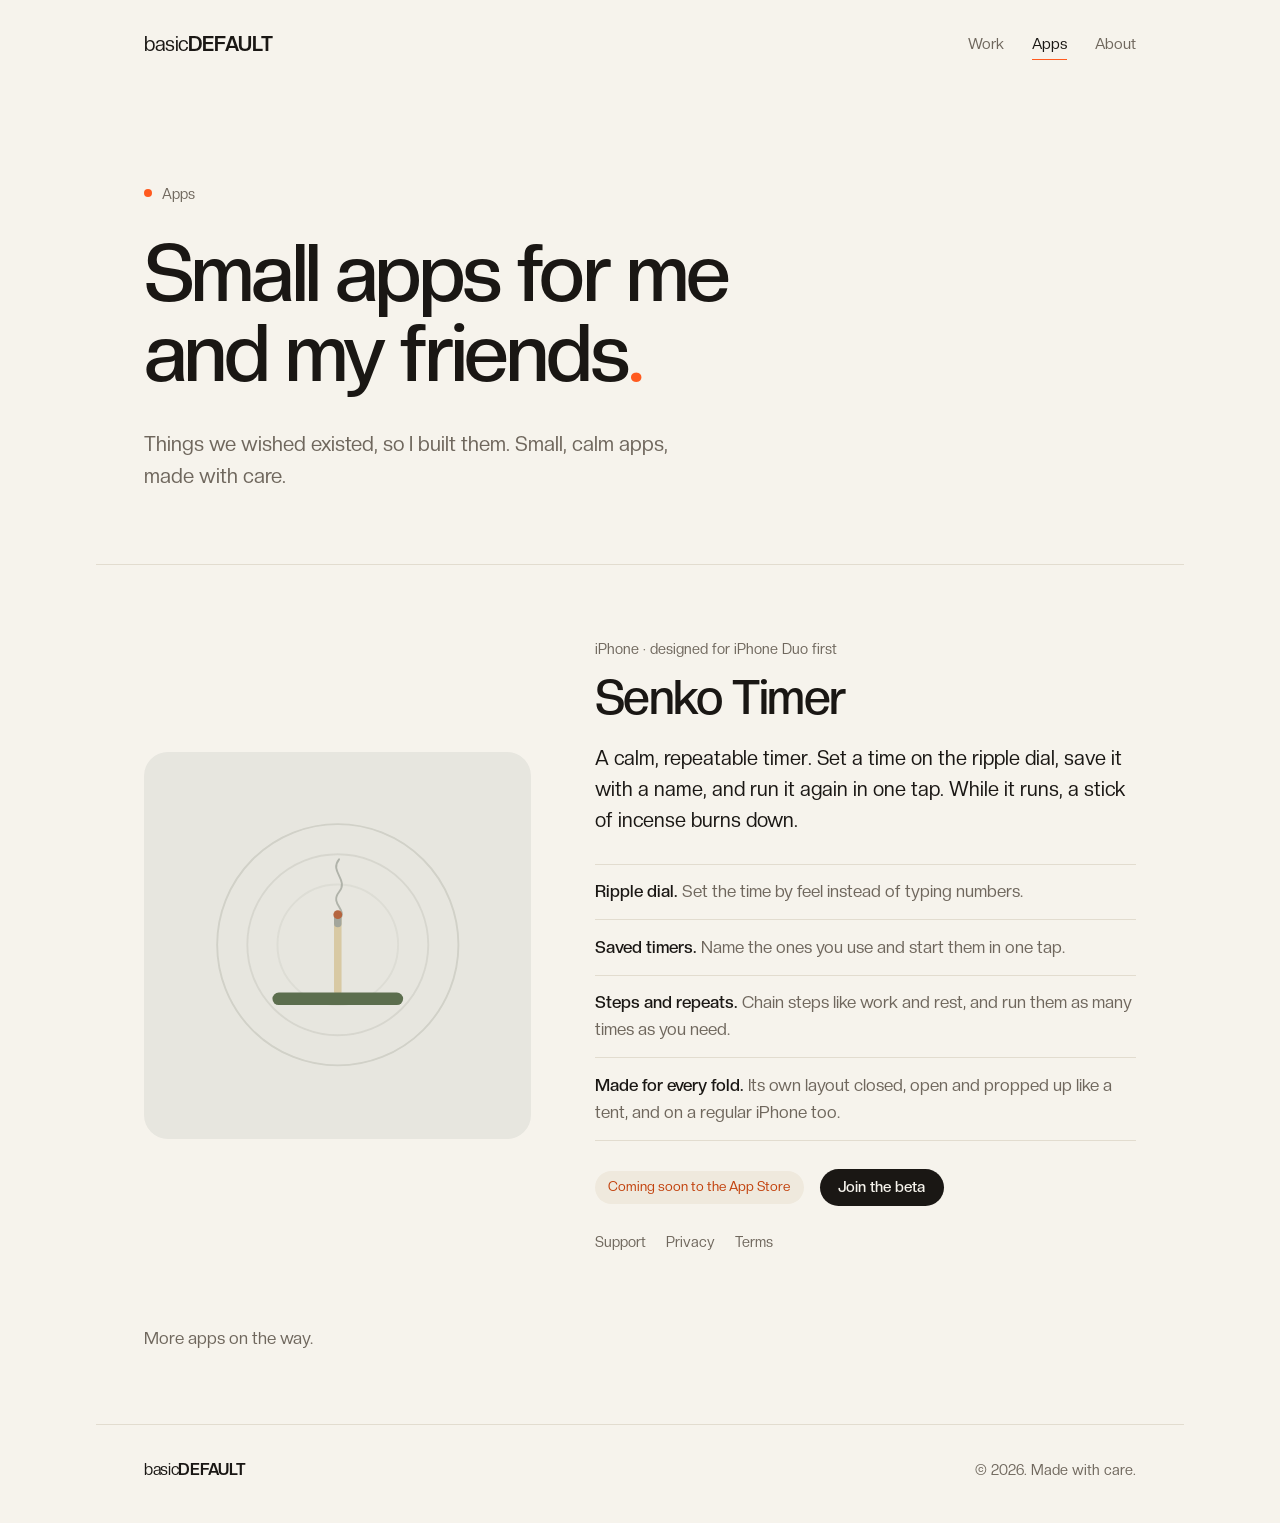
==== apps/index.html @ 83465dc9 "Update Senko Timer card and add its support, privacy and terms pages Intro no longer says 'not to sc" ====
<!doctype html>
<html lang="en">
<head>
  <meta charset="utf-8">
  <meta name="viewport" content="width=device-width, initial-scale=1">
  <title>Apps · basicDEFAULT</title>
  <meta name="description" content="Small apps built for me and my friends, starting with Senko Timer.">
  <meta name="theme-color" content="#F6F3EC" media="(prefers-color-scheme: light)">
  <meta name="theme-color" content="#151311" media="(prefers-color-scheme: dark)">
  <meta property="og:title" content="Apps · basicDEFAULT">
  <meta property="og:description" content="Small apps built for me and my friends, starting with Senko Timer.">
  <meta property="og:type" content="website">
  <meta property="og:url" content="https://basicdefault.com/apps/">
  <link rel="icon" href="/favicon.svg" type="image/svg+xml">
  <link rel="preload" href="/fonts/CreatoDisplay-Regular.otf" as="font" type="font/otf" crossorigin>
  <link rel="preload" href="/fonts/CreatoDisplay-Medium.otf" as="font" type="font/otf" crossorigin>
  <link rel="stylesheet" href="/styles.css">
</head>
<body>
  <a class="skip" href="#apps">Skip to apps</a>

  <header class="site-header wrap">
    <a class="wordmark" href="/" aria-label="basicDEFAULT, home">basic<b>DEFAULT</b></a>
    <nav aria-label="Main">
      <a href="/#work">Work</a>
      <a href="/apps/" aria-current="page">Apps</a>
      <a href="/#about">About</a>
    </nav>
  </header>

  <main>
    <section class="hero hero-sub wrap">
      <p class="eyebrow"><span class="dot" aria-hidden="true"></span>Apps</p>
      <h1>Small apps for me and my friends<span class="accent">.</span></h1>
      <p class="lede">
        Things we wished existed, so I built them. Small, calm apps, made
        with care.
      </p>
    </section>

    <section id="apps" class="wrap section" aria-label="Apps">
      <article class="app" id="senko-timer">
        <div class="app-art senko" aria-hidden="true">
          <svg viewBox="0 0 240 240" role="presentation">
            <circle class="ring" cx="120" cy="120" r="96"/>
            <circle class="ring faint" cx="120" cy="120" r="72"/>
            <circle class="ring faintest" cx="120" cy="120" r="48"/>
            <path class="smoke" d="M121 52c-8 10 8 16 0 26s8 14 0 22"/>
            <rect class="stick" x="117" y="96" width="6" height="64" rx="3"/>
            <rect class="ash" x="117" y="96" width="6" height="10" rx="3"/>
            <circle class="ember" cx="120" cy="96" r="3.5"/>
            <rect class="holder" x="68" y="158" width="104" height="10" rx="5"/>
          </svg>
        </div>

        <div class="app-body">
          <p class="app-meta">iPhone · designed for iPhone Duo first</p>
          <h2 class="app-name">Senko Timer</h2>
          <p class="app-lede">
            A calm, repeatable timer. Set a time on the ripple dial, save it
            with a name, and run it again in one tap. While it runs, a stick
            of incense burns down.
          </p>

          <ul class="features">
            <li><b>Ripple dial.</b> Set the time by feel instead of typing numbers.</li>
            <li><b>Saved timers.</b> Name the ones you use and start them in one tap.</li>
            <li><b>Steps and repeats.</b> Chain steps like work and rest, and run them as many times as you need.</li>
            <li><b>Made for every fold.</b> Its own layout closed, open and propped up like a tent, and on a regular iPhone too.</li>
          </ul>

          <div class="app-status">
            <span class="pill">Coming soon to the App Store</span>
            <!-- TODO(beta): placeholder. Replace href with the TestFlight link or beta sign-up once one exists. -->
            <a class="button" href="#senko-timer" data-placeholder="beta">Join the beta</a>
          </div>

          <p class="app-links">
            <a href="/senko-timer/support/">Support</a>
            <a href="/senko-timer/privacy/">Privacy</a>
            <a href="/senko-timer/terms/">Terms</a>
          </p>
        </div>
      </article>

      <p class="more">More apps on the way.</p>
    </section>
  </main>

  <footer class="wrap site-footer">
    <span class="wordmark small">basic<b>DEFAULT</b></span>
    <span>&copy; 2026. Made with care.</span>
  </footer>
</body>
</html>
---- styles.css ----
@font-face {
  font-family: "Creato Display";
  src: url("fonts/CreatoDisplay-Regular.otf") format("opentype");
  font-weight: 400;
  font-display: swap;
}
@font-face {
  font-family: "Creato Display";
  src: url("fonts/CreatoDisplay-Medium.otf") format("opentype");
  font-weight: 500;
  font-display: swap;
}
@font-face {
  font-family: "Creato Display";
  src: url("fonts/CreatoDisplay-Bold.otf") format("opentype");
  font-weight: 700;
  font-display: swap;
}

:root {
  --paper: #f6f3ec;
  --ink: #1a1714;
  --muted: #6f675d;
  --line: #e2dccf;
  --accent: #ff5a1f;
  --accent-text: #c2410c;
  --wash: #efe9dd;
}

@media (prefers-color-scheme: dark) {
  :root {
    --paper: #151311;
    --ink: #f3eee4;
    --muted: #a09787;
    --line: #2c2823;
    --accent: #ff6a33;
    --accent-text: #ff8a5c;
    --wash: #1e1b18;
  }
}

*,
*::before,
*::after {
  box-sizing: border-box;
}

html {
  scroll-behavior: smooth;
  -webkit-text-size-adjust: 100%;
}

body {
  margin: 0;
  background: var(--paper);
  color: var(--ink);
  font-family: "Creato Display", ui-sans-serif, system-ui, -apple-system, "Helvetica Neue", Arial, sans-serif;
  font-size: 1.0625rem;
  line-height: 1.6;
  -webkit-font-smoothing: antialiased;
  text-rendering: optimizeLegibility;
}

a {
  color: inherit;
  text-decoration: none;
}

a:focus-visible {
  outline: 2px solid var(--accent);
  outline-offset: 4px;
  border-radius: 2px;
}

::selection {
  background: var(--accent);
  color: #fff;
}

.wrap {
  width: 100%;
  max-width: 68rem;
  margin-inline: auto;
  padding-inline: clamp(1.25rem, 5vw, 3rem);
}

.skip {
  position: absolute;
  left: -999px;
  top: 0.5rem;
  background: var(--ink);
  color: var(--paper);
  padding: 0.5rem 0.9rem;
  border-radius: 999px;
  z-index: 10;
}
.skip:focus {
  left: 0.5rem;
}

/* Header */

.site-header {
  display: flex;
  align-items: center;
  justify-content: space-between;
  padding-block: 1.75rem;
}

.wordmark {
  font-size: 1.25rem;
  letter-spacing: -0.02em;
  font-weight: 400;
}
.wordmark b {
  font-weight: 700;
  letter-spacing: 0;
}
.wordmark.small {
  font-size: 1rem;
  color: var(--ink);
}

nav {
  display: flex;
  gap: 1.75rem;
  font-size: 0.95rem;
  color: var(--muted);
}
nav a {
  padding-block: 0.25rem;
  background: linear-gradient(var(--accent), var(--accent)) 0 100% / 0 1.5px no-repeat;
  transition: background-size 0.25s ease, color 0.2s ease;
}
nav a:hover {
  color: var(--ink);
  background-size: 100% 1.5px;
}

/* Hero */

.hero {
  padding-block: clamp(4rem, 14vh, 9rem) clamp(4rem, 12vh, 7.5rem);
}

.eyebrow {
  display: inline-flex;
  align-items: center;
  gap: 0.6rem;
  margin: 0 0 1.75rem;
  font-size: 0.9rem;
  color: var(--muted);
}

.dot {
  width: 0.5rem;
  height: 0.5rem;
  border-radius: 50%;
  background: var(--accent);
}

h1 {
  margin: 0;
  max-width: 14ch;
  font-size: clamp(2.75rem, 8.5vw, 6.25rem);
  font-weight: 500;
  line-height: 1;
  letter-spacing: -0.035em;
  text-wrap: balance;
}

.accent {
  color: var(--accent);
}

.lede {
  margin: 2.25rem 0 0;
  max-width: 34rem;
  font-size: clamp(1.1rem, 1.6vw, 1.3rem);
  line-height: 1.55;
  color: var(--muted);
  text-wrap: pretty;
}

/* Sections */

.section {
  padding-block: clamp(3rem, 8vh, 5rem);
  border-top: 1px solid var(--line);
}

.section-head {
  display: flex;
  align-items: baseline;
  justify-content: space-between;
  gap: 1rem;
  margin-bottom: 1.5rem;
}

h2 {
  margin: 0;
  font-size: 0.9rem;
  font-weight: 500;
  letter-spacing: 0.08em;
  text-transform: uppercase;
}

.section-head p {
  margin: 0;
  font-size: 0.95rem;
  color: var(--muted);
}

/* Work list */

.work {
  position: relative;
  z-index: 0;
  list-style: none;
  margin: 0;
  padding: 0;
}

.item {
  display: grid;
  grid-template-columns: 3rem minmax(0, 1fr) 5rem 15rem;
  gap: 1.5rem;
  align-items: baseline;
  position: relative;
  padding-block: 1.75rem;
  border-top: 1px solid var(--line);
}
.item:first-child {
  border-top: 0;
}
.item::before {
  content: "";
  position: absolute;
  inset: 0.35rem -0.9rem;
  z-index: -1;
  border-radius: 0.75rem;
  background: var(--wash);
  opacity: 0;
  transition: opacity 0.25s ease;
}
.item:hover::before {
  opacity: 1;
}

.num {
  font-size: 0.85rem;
  font-variant-numeric: tabular-nums;
  color: var(--accent-text);
}

.item h3 {
  margin: 0;
  font-size: clamp(1.4rem, 2.6vw, 1.9rem);
  font-weight: 500;
  line-height: 1.15;
  letter-spacing: -0.02em;
}
.item h3 a {
  background: linear-gradient(var(--accent), var(--accent)) 0 100% / 0 2px no-repeat;
  transition: background-size 0.25s ease;
}
.item h3 a:hover {
  background-size: 100% 2px;
}
.item h3 a::after {
  content: " \2197";
  color: var(--accent-text);
  font-size: 0.75em;
}

.item .body p {
  margin: 0.5rem 0 0;
  max-width: 32rem;
  color: var(--muted);
  text-wrap: pretty;
}

.kind,
.status {
  font-size: 0.9rem;
  color: var(--muted);
}
.status {
  text-align: right;
}

/* About */

.about {
  display: grid;
  grid-template-columns: 3rem minmax(0, 1fr);
  column-gap: 1.5rem;
}
.about .section-head {
  grid-column: 1 / -1;
}
.prose {
  grid-column: 2;
  max-width: 36rem;
}
.prose p {
  margin: 0 0 1.1rem;
  font-size: clamp(1.15rem, 1.8vw, 1.4rem);
  line-height: 1.5;
  letter-spacing: -0.01em;
  text-wrap: pretty;
}
.prose p:last-child {
  margin-bottom: 0;
  color: var(--muted);
}

/* Apps page */

nav a[aria-current="page"] {
  color: var(--ink);
  background-size: 100% 1.5px;
}

.hero-sub {
  padding-block: clamp(3rem, 10vh, 6rem) clamp(3rem, 8vh, 5rem);
}
.hero-sub h1 {
  max-width: 16ch;
  font-size: clamp(2.5rem, 7vw, 5rem);
}

.app {
  display: grid;
  grid-template-columns: minmax(0, 5fr) minmax(0, 7fr);
  gap: clamp(2rem, 5vw, 4.5rem);
  align-items: center;
}

.app-art {
  aspect-ratio: 1;
  border-radius: 1.5rem;
  display: grid;
  place-items: center;
}
.app-art svg {
  width: 78%;
  height: auto;
}

/* Senko Timer's own palette: sage and stone, with an ember */
.senko {
  --s-ground: #e7e6df;
  --s-track: #d1d1c8;
  --s-ink: #2b2e2a;
  --s-moss: #5c6e4e;
  --s-bamboo: #d8c9a3;
  --s-ash: #a3a69c;
  --s-ember: #b5653f;
  background: var(--s-ground);
}
.senko .ring {
  fill: none;
  stroke: var(--s-track);
  stroke-width: 1.5;
}
.senko .ring.faint {
  opacity: 0.7;
}
.senko .ring.faintest {
  opacity: 0.45;
}
.senko .smoke {
  fill: none;
  stroke: var(--s-ash);
  stroke-width: 1.5;
  stroke-linecap: round;
  opacity: 0.8;
}
.senko .stick {
  fill: var(--s-bamboo);
}
.senko .ash {
  fill: var(--s-ash);
}
.senko .ember {
  fill: var(--s-ember);
}
.senko .holder {
  fill: var(--s-moss);
}

@media (prefers-reduced-motion: no-preference) {
  .senko .smoke {
    stroke-dasharray: 80;
    animation: drift 6s ease-in-out infinite;
  }
  .senko .ember {
    animation: glow 3s ease-in-out infinite;
  }
  @keyframes drift {
    0% { stroke-dashoffset: 80; opacity: 0; }
    30% { opacity: 0.8; }
    100% { stroke-dashoffset: -80; opacity: 0; }
  }
  @keyframes glow {
    50% { opacity: 0.55; }
  }
}

.app-meta {
  margin: 0 0 0.75rem;
  font-size: 0.9rem;
  color: var(--muted);
}

.app-name {
  margin: 0;
  font-size: clamp(2rem, 4vw, 3rem);
  font-weight: 500;
  line-height: 1.05;
  letter-spacing: -0.03em;
  text-transform: none;
}

.app-lede {
  margin: 1.25rem 0 0;
  max-width: 34rem;
  font-size: clamp(1.1rem, 1.6vw, 1.25rem);
  line-height: 1.55;
  text-wrap: pretty;
}

.features {
  list-style: none;
  margin: 1.75rem 0 0;
  padding: 0;
  max-width: 34rem;
  border-top: 1px solid var(--line);
}
.features li {
  padding: 0.85rem 0;
  border-bottom: 1px solid var(--line);
  color: var(--muted);
  text-wrap: pretty;
}
.features b {
  font-weight: 500;
  color: var(--ink);
}

.app-status {
  display: flex;
  flex-wrap: wrap;
  align-items: center;
  gap: 0.75rem 1rem;
  margin: 1.75rem 0 0;
}

.button {
  display: inline-block;
  padding: 0.6rem 1.15rem;
  border: 0;
  border-radius: 999px;
  background: var(--ink);
  color: var(--paper);
  font: inherit;
  font-size: 0.95rem;
  font-weight: 500;
  line-height: 1.2;
  cursor: pointer;
  transition: background-color 0.2s ease, color 0.2s ease;
}
.button:hover {
  background: var(--accent);
  color: #fff;
}
.button:focus-visible {
  outline: 2px solid var(--accent);
  outline-offset: 3px;
}

.app-links {
  display: flex;
  gap: 1.25rem;
  margin: 1.5rem 0 0;
  font-size: 0.9rem;
  color: var(--muted);
}
.app-links a,
.doc-nav a,
.doc a {
  background: linear-gradient(var(--accent), var(--accent)) 0 100% / 0 1.5px no-repeat;
  transition: background-size 0.25s ease, color 0.2s ease;
}
.app-links a:hover,
.doc-nav a:hover,
.doc a:hover {
  color: var(--ink);
  background-size: 100% 1.5px;
}
.pill {
  display: inline-block;
  padding: 0.35rem 0.85rem;
  border-radius: 999px;
  background: var(--wash);
  font-size: 0.85rem;
  color: var(--accent-text);
}

.more {
  margin: clamp(3rem, 8vh, 5rem) 0 0;
  color: var(--muted);
}

@media (max-width: 760px) {
  .app {
    grid-template-columns: 1fr;
  }
  .app-art {
    max-width: 22rem;
  }
  nav {
    gap: 1.25rem;
  }
}

/* Senko Timer support, privacy and terms */

.doc-nav {
  display: flex;
  flex-wrap: wrap;
  gap: 0.5rem 1.25rem;
  margin: 2rem 0 0;
  font-size: 0.95rem;
  color: var(--muted);
}
.doc-nav a[aria-current="page"] {
  color: var(--ink);
  background-size: 100% 1.5px;
}

.draft {
  max-width: 40rem;
  margin: 0 0 2.5rem;
  padding: 0.9rem 1.1rem;
  border-radius: 0.75rem;
  background: var(--wash);
  font-size: 0.95rem;
  color: var(--muted);
}
.draft b {
  font-weight: 500;
  color: var(--accent-text);
}

.doc {
  max-width: 40rem;
}
.doc h2 {
  margin: 2.5rem 0 0.75rem;
}
.doc h2:first-child {
  margin-top: 0;
}
.doc p,
.doc li {
  color: var(--muted);
  text-wrap: pretty;
}
.doc p {
  margin: 0 0 1rem;
}
.doc ul {
  margin: 0 0 1rem;
  padding-left: 1.2rem;
}
.doc li {
  margin-bottom: 0.4rem;
}
.doc strong {
  font-weight: 500;
  color: var(--ink);
}
.doc a {
  color: var(--ink);
}
.updated {
  margin-top: 2.5rem;
  font-size: 0.9rem;
}

.form {
  display: grid;
  gap: 1.75rem;
  max-width: 40rem;
}
.form fieldset {
  margin: 0;
  padding: 0;
  border: 0;
}
.form legend,
.form label.field {
  display: block;
  margin-bottom: 0.6rem;
  font-size: 0.9rem;
  font-weight: 500;
  letter-spacing: 0.08em;
  text-transform: uppercase;
}
.choices {
  display: flex;
  flex-wrap: wrap;
  gap: 0.6rem;
}
.choice input {
  position: absolute;
  opacity: 0;
  pointer-events: none;
}
.choice span {
  display: inline-block;
  padding: 0.5rem 1rem;
  border: 1px solid var(--line);
  border-radius: 999px;
  font-size: 0.95rem;
  color: var(--muted);
  cursor: pointer;
  transition: border-color 0.2s ease, color 0.2s ease, background-color 0.2s ease;
}
.choice:hover span {
  color: var(--ink);
}
.choice input:checked + span {
  border-color: var(--ink);
  background: var(--ink);
  color: var(--paper);
}
.choice input:focus-visible + span {
  outline: 2px solid var(--accent);
  outline-offset: 3px;
}
.form textarea {
  display: block;
  width: 100%;
  min-height: 10rem;
  padding: 0.85rem 1rem;
  border: 1px solid var(--line);
  border-radius: 0.75rem;
  background: transparent;
  color: var(--ink);
  font: inherit;
  resize: vertical;
}
.form textarea:focus {
  outline: 2px solid var(--accent);
  outline-offset: 1px;
  border-color: transparent;
}
.hint {
  margin: 0.5rem 0 0;
  font-size: 0.9rem;
  color: var(--muted);
}
.context {
  margin: 0;
  padding: 0.9rem 1.1rem;
  border-radius: 0.75rem;
  background: var(--wash);
  font-size: 0.9rem;
  color: var(--muted);
}
.context dl {
  display: grid;
  grid-template-columns: max-content minmax(0, 1fr);
  gap: 0.2rem 1rem;
  margin: 0.5rem 0 0;
}
.context dt {
  color: var(--ink);
}
.context dd {
  margin: 0;
  overflow-wrap: anywhere;
}
.form-actions {
  display: flex;
  flex-wrap: wrap;
  align-items: center;
  gap: 0.75rem 1rem;
}
.form-message {
  margin: 0;
  font-size: 0.95rem;
  color: var(--accent-text);
}

/* Footer */

.site-footer {
  display: flex;
  align-items: baseline;
  justify-content: space-between;
  gap: 1rem;
  padding-block: 2rem 2.5rem;
  border-top: 1px solid var(--line);
  font-size: 0.9rem;
  color: var(--muted);
}

@media (prefers-reduced-motion: reduce) {
  html {
    scroll-behavior: auto;
  }
  * {
    transition: none !important;
  }
}

/* Small screens */

@media (max-width: 760px) {
  .item {
    grid-template-columns: 2rem minmax(0, 1fr);
    gap: 0.35rem 1rem;
    padding-block: 1.5rem;
  }
  .kind,
  .status {
    grid-column: 2;
    text-align: left;
  }
  .kind {
    display: none;
  }
  .status {
    margin-top: 0.5rem;
  }
  .about {
    grid-template-columns: 1fr;
  }
  .prose {
    grid-column: 1;
  }
  .section-head p {
    display: none;
  }
}
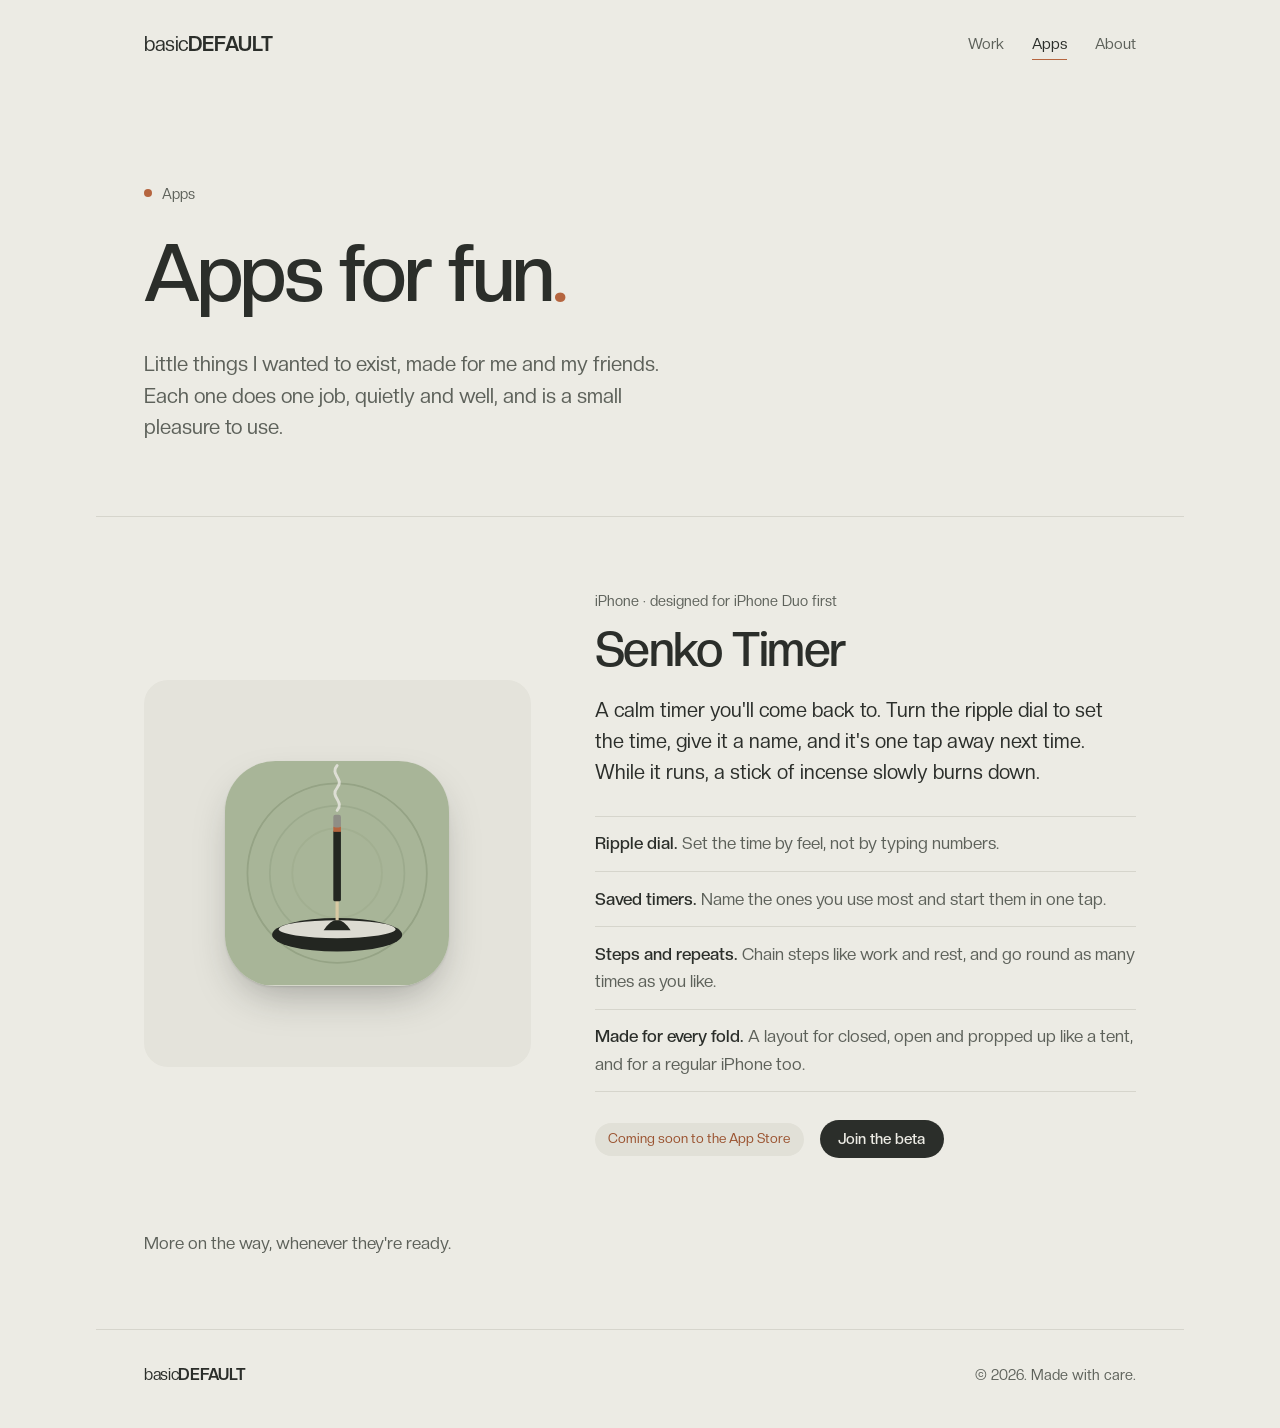
==== commit fa725be2: "Give the apps pages Senko Timer's palette and icon, and fill out privacy and terms The apps page now" ====
--- a/apps/index.html
+++ b/apps/index.html
@@ -4,11 +4,11 @@
   <meta charset="utf-8">
   <meta name="viewport" content="width=device-width, initial-scale=1">
   <title>Apps · basicDEFAULT</title>
-  <meta name="description" content="Small apps built for me and my friends, starting with Senko Timer.">
-  <meta name="theme-color" content="#F6F3EC" media="(prefers-color-scheme: light)">
-  <meta name="theme-color" content="#151311" media="(prefers-color-scheme: dark)">
+  <meta name="description" content="Little apps made for the fun of it, starting with Senko Timer.">
+  <meta name="theme-color" content="#ECEBE4" media="(prefers-color-scheme: light)">
+  <meta name="theme-color" content="#161814" media="(prefers-color-scheme: dark)">
   <meta property="og:title" content="Apps · basicDEFAULT">
-  <meta property="og:description" content="Small apps built for me and my friends, starting with Senko Timer.">
+  <meta property="og:description" content="Little apps made for the fun of it, starting with Senko Timer.">
   <meta property="og:type" content="website">
   <meta property="og:url" content="https://basicdefault.com/apps/">
   <link rel="icon" href="/favicon.svg" type="image/svg+xml">
@@ -16,7 +16,7 @@
   <link rel="preload" href="/fonts/CreatoDisplay-Medium.otf" as="font" type="font/otf" crossorigin>
   <link rel="stylesheet" href="/styles.css">
 </head>
-<body>
+<body class="apps-theme">
   <a class="skip" href="#apps">Skip to apps</a>
 
   <header class="site-header wrap">
@@ -31,42 +31,48 @@
   <main>
     <section class="hero hero-sub wrap">
       <p class="eyebrow"><span class="dot" aria-hidden="true"></span>Apps</p>
-      <h1>Small apps for me and my friends<span class="accent">.</span></h1>
+      <h1>Apps for fun<span class="accent">.</span></h1>
       <p class="lede">
-        Things we wished existed, so I built them. Small, calm apps, made
-        with care.
+        Little things I wanted to exist, made for me and my friends. Each one
+        does one job, quietly and well, and is a small pleasure to use.
       </p>
     </section>
 
     <section id="apps" class="wrap section" aria-label="Apps">
       <article class="app" id="senko-timer">
-        <div class="app-art senko" aria-hidden="true">
-          <svg viewBox="0 0 240 240" role="presentation">
-            <circle class="ring" cx="120" cy="120" r="96"/>
-            <circle class="ring faint" cx="120" cy="120" r="72"/>
-            <circle class="ring faintest" cx="120" cy="120" r="48"/>
-            <path class="smoke" d="M121 52c-8 10 8 16 0 26s8 14 0 22"/>
-            <rect class="stick" x="117" y="96" width="6" height="64" rx="3"/>
-            <rect class="ash" x="117" y="96" width="6" height="10" rx="3"/>
-            <circle class="ember" cx="120" cy="96" r="3.5"/>
-            <rect class="holder" x="68" y="158" width="104" height="10" rx="5"/>
-          </svg>
+        <div class="app-art" aria-hidden="true">
+          <div class="app-icon">
+            <svg class="senko-icon" viewBox="0 0 100 100" role="presentation">
+              <rect class="bg" width="100" height="100"/>
+              <circle class="ring" cx="50" cy="50" r="40"/>
+              <circle class="ring faint" cx="50" cy="50" r="30"/>
+              <circle class="ring faintest" cx="50" cy="50" r="20"/>
+              <path class="smoke" d="M50 22c-3.5 4 3.5 6 0 10s3.5 6 0 10" transform="translate(0 -20)"/>
+              <ellipse class="holder" cx="50" cy="77.5" rx="29" ry="7.5"/>
+              <ellipse class="bed" cx="50" cy="75" rx="26" ry="4"/>
+              <path class="mound" d="M44 75.5Q50 66 56 75.5Z"/>
+              <line class="core" x1="50" y1="71" x2="50" y2="62"/>
+              <rect class="stick" x="48.3" y="31" width="3.4" height="31.5" rx="0.6"/>
+              <rect class="ember" x="48.3" y="29.2" width="3.4" height="2.4"/>
+              <rect class="ash" x="48.3" y="24" width="3.4" height="5.6" rx="1"/>
+            </svg>
+          </div>
         </div>
 
         <div class="app-body">
           <p class="app-meta">iPhone · designed for iPhone Duo first</p>
           <h2 class="app-name">Senko Timer</h2>
           <p class="app-lede">
-            A calm, repeatable timer. Set a time on the ripple dial, save it
-            with a name, and run it again in one tap. While it runs, a stick
-            of incense burns down.
+            A calm timer you'll come back to. Turn the ripple dial to set the
+            time, give it a name, and it's one tap away next time. While it
+            runs, a stick of incense slowly burns down.
           </p>
 
           <ul class="features">
-            <li><b>Ripple dial.</b> Set the time by feel instead of typing numbers.</li>
-            <li><b>Saved timers.</b> Name the ones you use and start them in one tap.</li>
-            <li><b>Steps and repeats.</b> Chain steps like work and rest, and run them as many times as you need.</li>
-            <li><b>Made for every fold.</b> Its own layout closed, open and propped up like a tent, and on a regular iPhone too.</li>
+            <li><b>Ripple dial.</b> Set the time by feel, not by typing numbers.</li>
+            <li><b>Saved timers.</b> Name the ones you use most and start them in one tap.</li>
+            <li><b>Steps and repeats.</b> Chain steps like work and rest, and go round as many times as you like.</li>
+            <li><b>Made for every fold.</b> A layout for closed, open and propped up like a tent, and for a regular iPhone too.</li>
           </ul>
 
           <div class="app-status">
@@ -74,16 +80,10 @@
             <!-- TODO(beta): placeholder. Replace href with the TestFlight link or beta sign-up once one exists. -->
             <a class="button" href="#senko-timer" data-placeholder="beta">Join the beta</a>
           </div>
-
-          <p class="app-links">
-            <a href="/senko-timer/support/">Support</a>
-            <a href="/senko-timer/privacy/">Privacy</a>
-            <a href="/senko-timer/terms/">Terms</a>
-          </p>
         </div>
       </article>
 
-      <p class="more">More apps on the way.</p>
+      <p class="more">More on the way, whenever they're ready.</p>
     </section>
   </main>
 
--- a/styles.css
+++ b/styles.css
@@ -348,60 +348,93 @@
   height: auto;
 }
 
-/* Senko Timer's own palette: sage and stone, with an ember */
-.senko {
+/* Apps pages: Senko Timer's sage and stone, with an ember accent */
+.apps-theme {
+  --paper: #ecebe4;
+  --ink: #2b2e2a;
+  --muted: #5d615a;
+  --line: #d6d5cc;
+  --accent: #b5653f;
+  --accent-text: #9a522f;
+  --wash: #e1e0d7;
+  --panel: #e4e3db;
+  --sage: #a8b598;
+}
+@media (prefers-color-scheme: dark) {
+  .apps-theme {
+    --paper: #161814;
+    --ink: #e7e6df;
+    --muted: #9da394;
+    --line: #2b2e28;
+    --accent: #d2865f;
+    --accent-text: #e09a74;
+    --wash: #20231e;
+    --panel: #1d201b;
+    --sage: #a8b598;
+  }
+}
+.apps-theme ::selection {
+  background: var(--accent);
+}
+
+.app-art {
+  background: var(--panel);
+}
+.app-icon {
+  width: 58%;
+  aspect-ratio: 1;
+  border-radius: 22.5%;
+  overflow: hidden;
+  box-shadow: 0 1px 2px rgb(35 38 33 / 0.12), 0 18px 40px -12px rgb(35 38 33 / 0.35);
+}
+.app-icon svg {
+  display: block;
+  width: 100%;
+  height: 100%;
+}
+
+/* The icon, drawn from the app's running screen */
+.senko-icon {
+  --s-sage: #a8b598;
+  --s-track: #95a385;
+  --s-ink: #232621;
   --s-ground: #e7e6df;
-  --s-track: #d1d1c8;
-  --s-ink: #2b2e2a;
-  --s-moss: #5c6e4e;
   --s-bamboo: #d8c9a3;
-  --s-ash: #a3a69c;
+  --s-ash: #dcdbd2;
+  --s-burnt: #8f8e86;
   --s-ember: #b5653f;
-  background: var(--s-ground);
-}
-.senko .ring {
+}
+.senko-icon .bg { fill: var(--s-sage); }
+.senko-icon .ring { fill: none; stroke: var(--s-track); stroke-width: 0.8; }
+.senko-icon .ring.faint { opacity: 0.6; }
+.senko-icon .ring.faintest { opacity: 0.35; }
+.senko-icon .smoke {
   fill: none;
-  stroke: var(--s-track);
-  stroke-width: 1.5;
-}
-.senko .ring.faint {
-  opacity: 0.7;
-}
-.senko .ring.faintest {
-  opacity: 0.45;
-}
-.senko .smoke {
-  fill: none;
-  stroke: var(--s-ash);
-  stroke-width: 1.5;
+  stroke: var(--s-ground);
+  stroke-width: 1.3;
   stroke-linecap: round;
-  opacity: 0.8;
-}
-.senko .stick {
-  fill: var(--s-bamboo);
-}
-.senko .ash {
-  fill: var(--s-ash);
-}
-.senko .ember {
-  fill: var(--s-ember);
-}
-.senko .holder {
-  fill: var(--s-moss);
-}
+  opacity: 0.85;
+}
+.senko-icon .holder,
+.senko-icon .mound,
+.senko-icon .stick { fill: var(--s-ink); }
+.senko-icon .bed { fill: var(--s-ash); }
+.senko-icon .core { stroke: var(--s-bamboo); stroke-width: 1.4; }
+.senko-icon .ash { fill: var(--s-burnt); }
+.senko-icon .ember { fill: var(--s-ember); }
 
 @media (prefers-reduced-motion: no-preference) {
-  .senko .smoke {
-    stroke-dasharray: 80;
+  .senko-icon .smoke {
+    stroke-dasharray: 40;
     animation: drift 6s ease-in-out infinite;
   }
-  .senko .ember {
+  .senko-icon .ember {
     animation: glow 3s ease-in-out infinite;
   }
   @keyframes drift {
-    0% { stroke-dashoffset: 80; opacity: 0; }
-    30% { opacity: 0.8; }
-    100% { stroke-dashoffset: -80; opacity: 0; }
+    0% { stroke-dashoffset: 40; opacity: 0; }
+    30% { opacity: 0.85; }
+    100% { stroke-dashoffset: -40; opacity: 0; }
   }
   @keyframes glow {
     50% { opacity: 0.55; }
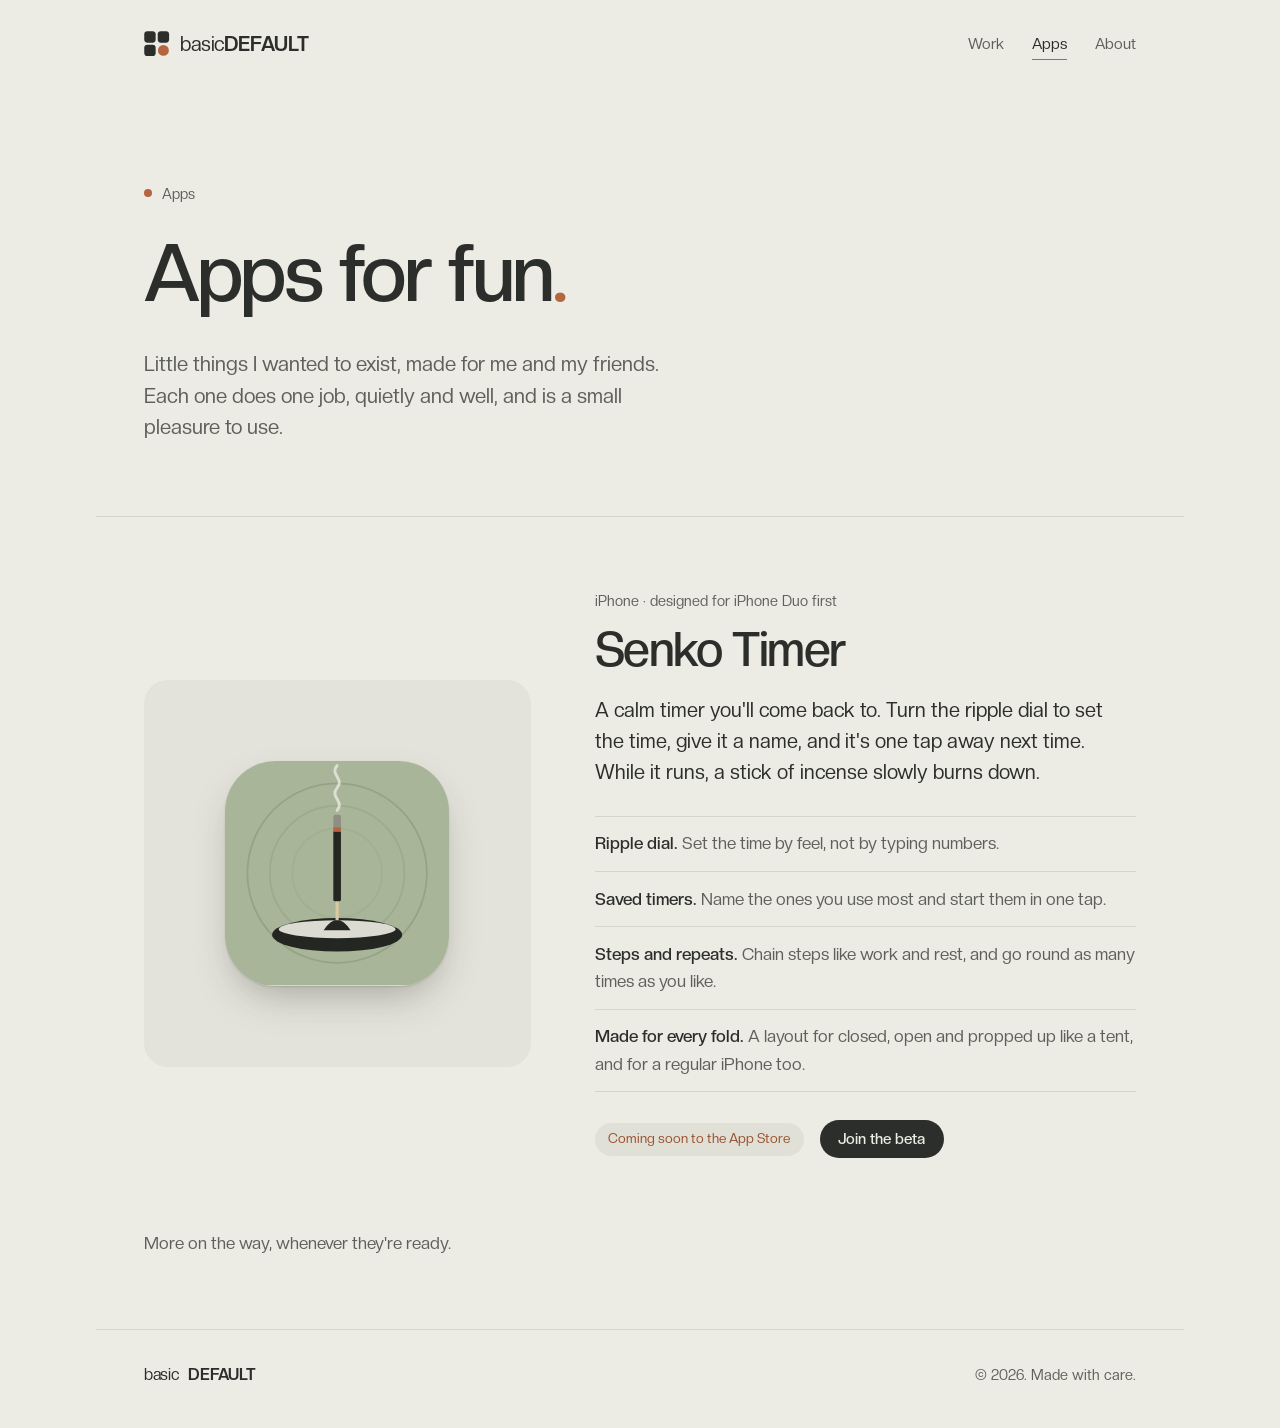
==== commit 260ce03f: "Add BDHQ logo files and put the tiles mark in the site header brand/ holds the letters, tiles, anima" ====
--- a/apps/index.html
+++ b/apps/index.html
@@ -5,8 +5,7 @@
   <meta name="viewport" content="width=device-width, initial-scale=1">
   <title>Apps · basicDEFAULT</title>
   <meta name="description" content="Little apps made for the fun of it, starting with Senko Timer.">
-  <meta name="theme-color" content="#ECEBE4" media="(prefers-color-scheme: light)">
-  <meta name="theme-color" content="#161814" media="(prefers-color-scheme: dark)">
+  <meta name="theme-color" content="#ECEBE4">
   <meta property="og:title" content="Apps · basicDEFAULT">
   <meta property="og:description" content="Little apps made for the fun of it, starting with Senko Timer.">
   <meta property="og:type" content="website">
@@ -16,11 +15,11 @@
   <link rel="preload" href="/fonts/CreatoDisplay-Medium.otf" as="font" type="font/otf" crossorigin>
   <link rel="stylesheet" href="/styles.css">
 </head>
-<body class="apps-theme">
+<body>
   <a class="skip" href="#apps">Skip to apps</a>
 
   <header class="site-header wrap">
-    <a class="wordmark" href="/" aria-label="basicDEFAULT, home">basic<b>DEFAULT</b></a>
+    <a class="wordmark" href="/" aria-label="basicDEFAULT, home"><svg class="mark" viewBox="51 51 102 102" aria-hidden="true"><g fill="currentColor"><rect x="52" y="52" width="44" height="44" rx="12"/><rect x="104" y="52" width="44" height="44" rx="12"/><rect x="52" y="104" width="44" height="44" rx="12"/></g><circle class="mark-dot" cx="126" cy="126" r="21"/></svg><span>basic<b>DEFAULT</b></span></a>
     <nav aria-label="Main">
       <a href="/#work">Work</a>
       <a href="/apps/" aria-current="page">Apps</a>
--- a/styles.css
+++ b/styles.css
@@ -18,25 +18,15 @@
 }
 
 :root {
-  --paper: #f6f3ec;
-  --ink: #1a1714;
-  --muted: #6f675d;
-  --line: #e2dccf;
-  --accent: #ff5a1f;
-  --accent-text: #c2410c;
-  --wash: #efe9dd;
-}
-
-@media (prefers-color-scheme: dark) {
-  :root {
-    --paper: #151311;
-    --ink: #f3eee4;
-    --muted: #a09787;
-    --line: #2c2823;
-    --accent: #ff6a33;
-    --accent-text: #ff8a5c;
-    --wash: #1e1b18;
-  }
+  color-scheme: light;
+  --paper: #ecebe4;
+  --ink: #2b2e2a;
+  --muted: #5d615a;
+  --line: #d6d5cc;
+  --accent: #b5653f;
+  --accent-text: #9a522f;
+  --wash: #e1e0d7;
+  --panel: #e4e3db;
 }
 
 *,
@@ -108,9 +98,20 @@
 }
 
 .wordmark {
+  display: inline-flex;
+  align-items: center;
+  gap: 0.6rem;
   font-size: 1.25rem;
   letter-spacing: -0.02em;
   font-weight: 400;
+}
+.wordmark .mark {
+  width: 1.65rem;
+  height: 1.65rem;
+  flex: none;
+}
+.wordmark .mark-dot {
+  fill: var(--accent);
 }
 .wordmark b {
   font-weight: 700;
@@ -346,35 +347,6 @@
 .app-art svg {
   width: 78%;
   height: auto;
-}
-
-/* Apps pages: Senko Timer's sage and stone, with an ember accent */
-.apps-theme {
-  --paper: #ecebe4;
-  --ink: #2b2e2a;
-  --muted: #5d615a;
-  --line: #d6d5cc;
-  --accent: #b5653f;
-  --accent-text: #9a522f;
-  --wash: #e1e0d7;
-  --panel: #e4e3db;
-  --sage: #a8b598;
-}
-@media (prefers-color-scheme: dark) {
-  .apps-theme {
-    --paper: #161814;
-    --ink: #e7e6df;
-    --muted: #9da394;
-    --line: #2b2e28;
-    --accent: #d2865f;
-    --accent-text: #e09a74;
-    --wash: #20231e;
-    --panel: #1d201b;
-    --sage: #a8b598;
-  }
-}
-.apps-theme ::selection {
-  background: var(--accent);
 }
 
 .app-art {
@@ -522,12 +494,14 @@
 }
 .app-links a,
 .doc-nav a,
+.lede a,
 .doc a {
   background: linear-gradient(var(--accent), var(--accent)) 0 100% / 0 1.5px no-repeat;
   transition: background-size 0.25s ease, color 0.2s ease;
 }
 .app-links a:hover,
 .doc-nav a:hover,
+.lede a:hover,
 .doc a:hover {
   color: var(--ink);
   background-size: 100% 1.5px;
@@ -615,7 +589,8 @@
   font-weight: 500;
   color: var(--ink);
 }
-.doc a {
+.doc a,
+.lede a {
   color: var(--ink);
 }
 .updated {
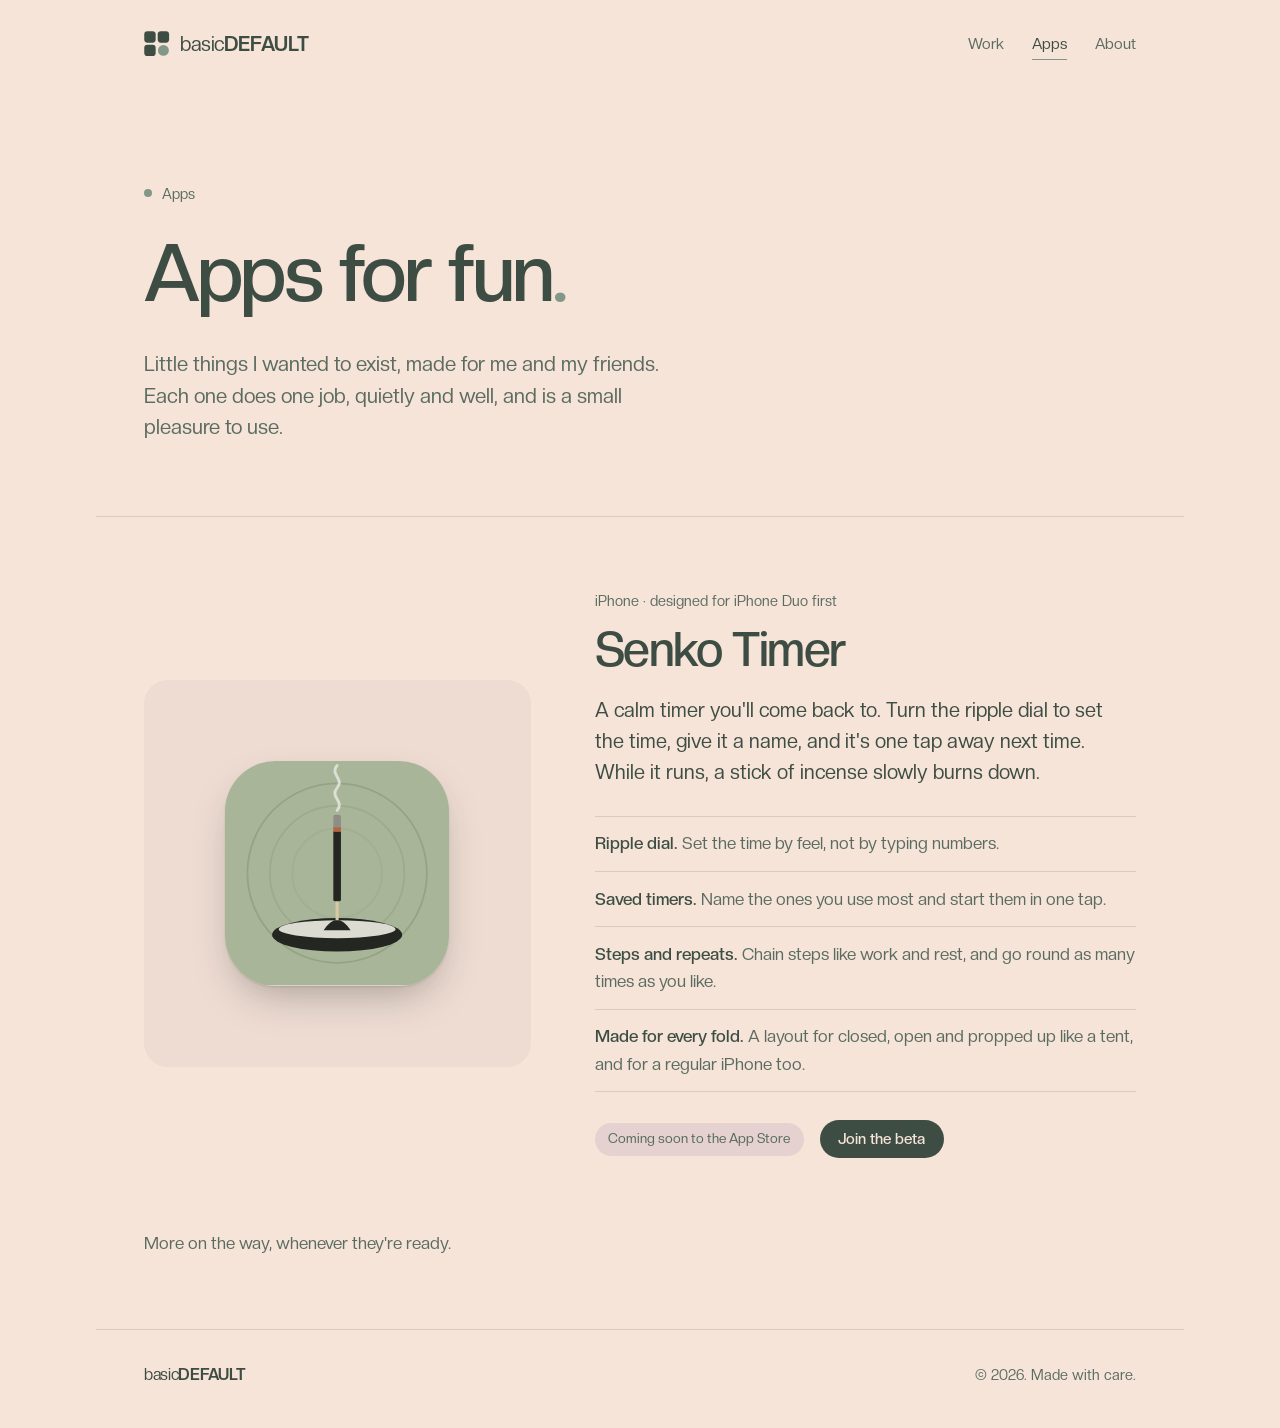
==== commit 990f29b1: "Try palette D: cream, deep green and sage Co-Authored-By: Claude Opus 5.5 <noreply@anthropic.com>" ====
--- a/apps/index.html
+++ b/apps/index.html
@@ -5,7 +5,7 @@
   <meta name="viewport" content="width=device-width, initial-scale=1">
   <title>Apps · basicDEFAULT</title>
   <meta name="description" content="Little apps made for the fun of it, starting with Senko Timer.">
-  <meta name="theme-color" content="#ECEBE4">
+  <meta name="theme-color" content="#F5E4D7">
   <meta property="og:title" content="Apps · basicDEFAULT">
   <meta property="og:description" content="Little apps made for the fun of it, starting with Senko Timer.">
   <meta property="og:type" content="website">
--- a/styles.css
+++ b/styles.css
@@ -19,14 +19,14 @@
 
 :root {
   color-scheme: light;
-  --paper: #ecebe4;
-  --ink: #2b2e2a;
-  --muted: #5d615a;
-  --line: #d6d5cc;
-  --accent: #b5653f;
-  --accent-text: #9a522f;
-  --wash: #e1e0d7;
-  --panel: #e4e3db;
+  --paper: #f5e4d7;
+  --ink: #3e4d44;
+  --muted: #5b6b61;
+  --line: #d9cbc2;
+  --accent: #839788;
+  --accent-text: #56695e;
+  --wash: #e5d1d0;
+  --panel: #eedcd2;
 }
 
 *,
@@ -98,12 +98,14 @@
 }
 
 .wordmark {
+  font-size: 1.25rem;
+  letter-spacing: -0.02em;
+  font-weight: 400;
+}
+.site-header .wordmark {
   display: inline-flex;
   align-items: center;
   gap: 0.6rem;
-  font-size: 1.25rem;
-  letter-spacing: -0.02em;
-  font-weight: 400;
 }
 .wordmark .mark {
   width: 1.65rem;
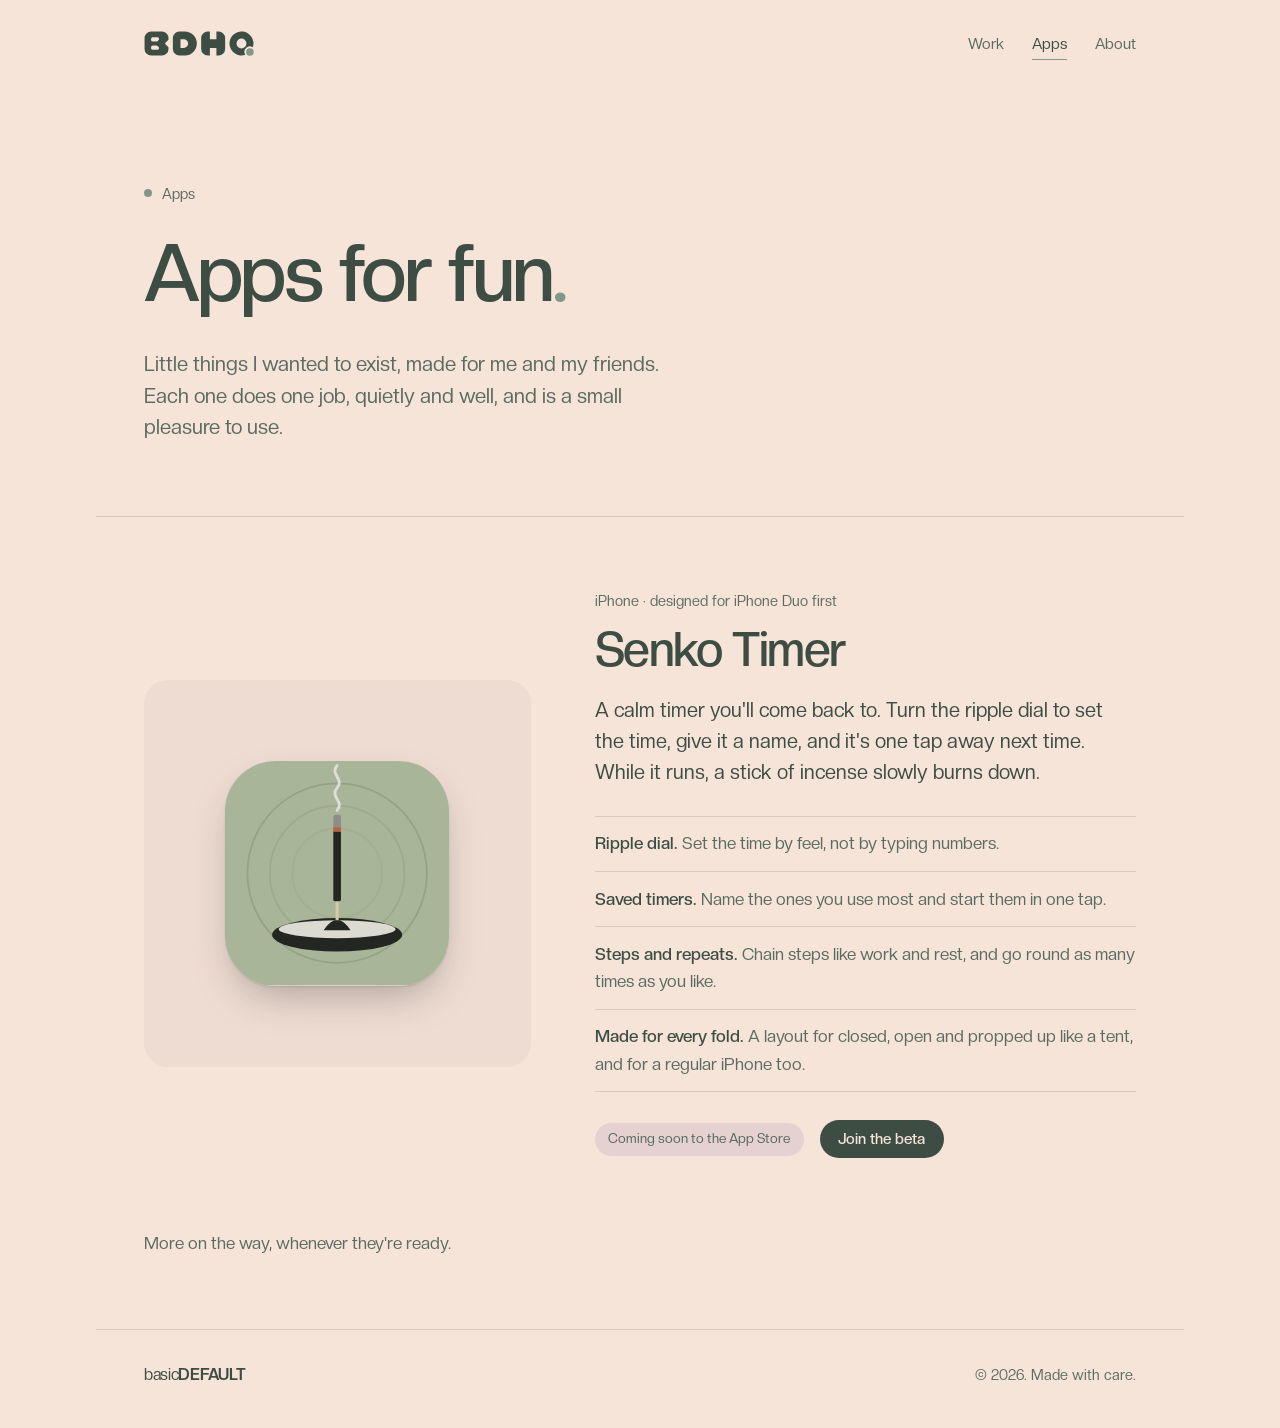
==== commit 1735963e: "Use the horizontal BDHQ logo in the header and add a welcome screen The home page opens on the tiles" ====
--- a/apps/index.html
+++ b/apps/index.html
@@ -19,7 +19,7 @@
   <a class="skip" href="#apps">Skip to apps</a>
 
   <header class="site-header wrap">
-    <a class="wordmark" href="/" aria-label="basicDEFAULT, home"><svg class="mark" viewBox="51 51 102 102" aria-hidden="true"><g fill="currentColor"><rect x="52" y="52" width="44" height="44" rx="12"/><rect x="104" y="52" width="44" height="44" rx="12"/><rect x="52" y="104" width="44" height="44" rx="12"/></g><circle class="mark-dot" cx="126" cy="126" r="21"/></svg><span>basic<b>DEFAULT</b></span></a>
+    <a class="wordmark" href="/" aria-label="BDHQ, basicDEFAULT home"><svg class="logo-row" viewBox="51 51 203 47" aria-hidden="true"><g fill="currentColor" fill-rule="evenodd"><path d="M64 52H84A12 12 0 0 1 96 64V66.17A2 2 0 0 1 95.41 67.59L90.41 72.59A2 2 0 0 0 90.41 75.41L95.41 80.41A2 2 0 0 1 96 81.83V84A12 12 0 0 1 84 96H64A12 12 0 0 1 52 84V64A12 12 0 0 1 64 52ZM67 62.5H75.7A3 3 0 0 1 77.82 67.62L75.82 69.62A3 3 0 0 1 73.7 70.5H67A3 3 0 0 1 64 67.5V65.5A3 3 0 0 1 67 62.5ZM67 77.5H73.7A3 3 0 0 1 75.82 78.38L77.82 80.38A3 3 0 0 1 75.7 85.5H67A3 3 0 0 1 64 82.5V80.5A3 3 0 0 1 67 77.5Z"/><path d="M116 52H126A22 22 0 0 1 126 96H116A12 12 0 0 1 104 84V64A12 12 0 0 1 116 52ZM118 66H124A8 8 0 0 1 124 82H118Z"/><path transform="translate(104 -52)" d="M64 104H68V118H80V104H84A12 12 0 0 1 96 116V136A12 12 0 0 1 84 148H80V134H68V148H64A12 12 0 0 1 52 136V116A12 12 0 0 1 64 104Z"/><path transform="translate(104 -52)" d="M146.84 133.05A22 22 0 1 0 133.05 146.84A10 10 0 0 1 146.84 133.05ZM117 126A9 9 0 1 0 135 126A9 9 0 1 0 117 126Z"/></g><circle class="logo-dot" cx="245.5" cy="89.5" r="7"/></svg></a>
     <nav aria-label="Main">
       <a href="/#work">Work</a>
       <a href="/apps/" aria-current="page">Apps</a>
--- a/styles.css
+++ b/styles.css
@@ -105,14 +105,14 @@
 .site-header .wordmark {
   display: inline-flex;
   align-items: center;
-  gap: 0.6rem;
-}
-.wordmark .mark {
-  width: 1.65rem;
-  height: 1.65rem;
-  flex: none;
-}
-.wordmark .mark-dot {
+}
+.logo-row {
+  display: block;
+  height: 1.6rem;
+  width: auto;
+  color: var(--ink);
+}
+.logo-dot {
   fill: var(--accent);
 }
 .wordmark b {
@@ -706,6 +706,54 @@
   color: var(--accent-text);
 }
 
+/* Welcome screen (home page, once per visit) */
+
+.intro-screen {
+  display: none;
+}
+html.intro {
+  overflow: hidden;
+}
+html.intro .intro-screen {
+  display: grid;
+  place-items: center;
+  position: fixed;
+  inset: 0;
+  z-index: 100;
+  background: var(--paper);
+  cursor: pointer;
+  transition: background-color 0.6s ease 0.15s;
+}
+html.intro .site-header .logo-row {
+  visibility: hidden;
+}
+.intro-logo {
+  width: min(72vw, 26rem);
+  height: auto;
+  color: var(--ink);
+  transform-origin: 0 0;
+  transition: transform 0.75s cubic-bezier(0.65, 0, 0.25, 1);
+}
+.intro-cell {
+  transform-box: fill-box;
+  transform-origin: center;
+  transition: transform 0.17s ease-in;
+}
+.intro-cell .lt,
+.intro-cell.on .sq {
+  display: none;
+}
+.intro-cell.on .lt {
+  display: inline;
+}
+.intro-dot.off {
+  opacity: 0;
+}
+html.intro-leaving .intro-screen {
+  background-color: transparent;
+  pointer-events: none;
+}
+
 /* Footer */
 
 .site-footer {
